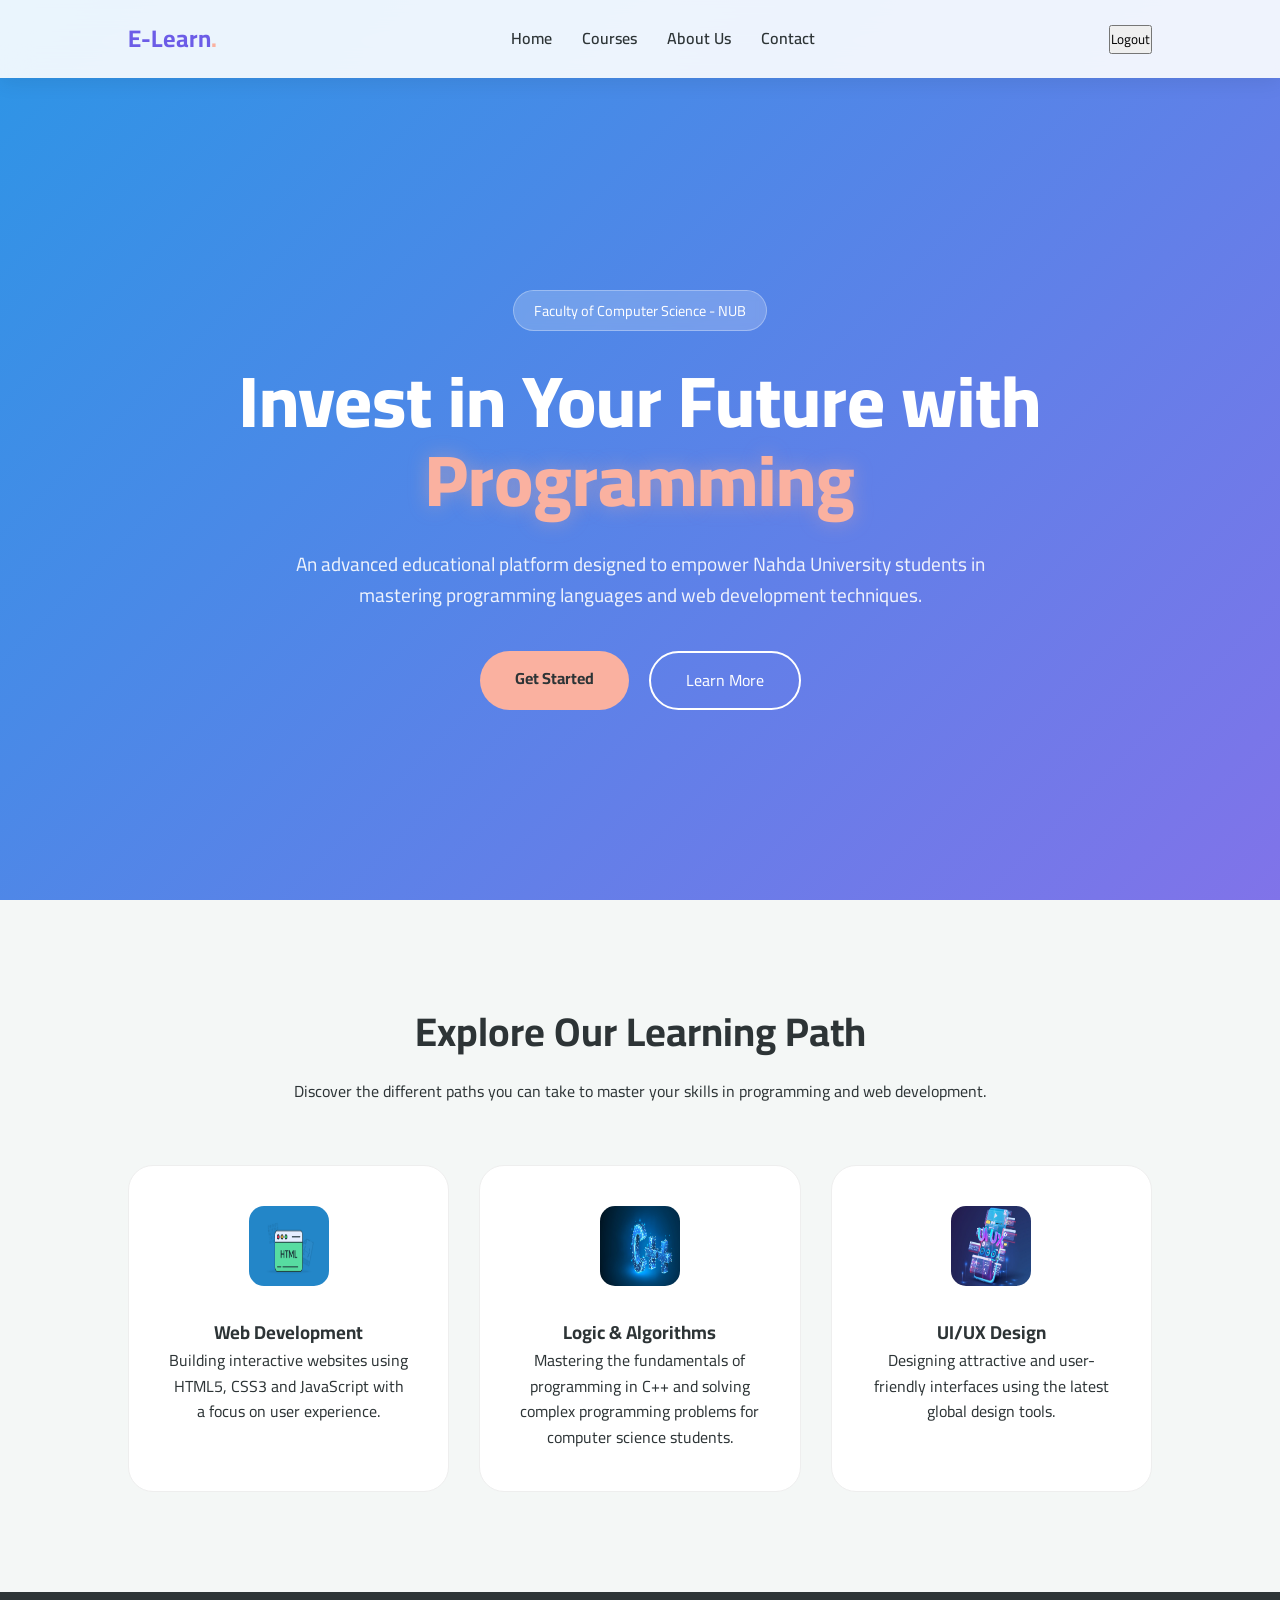
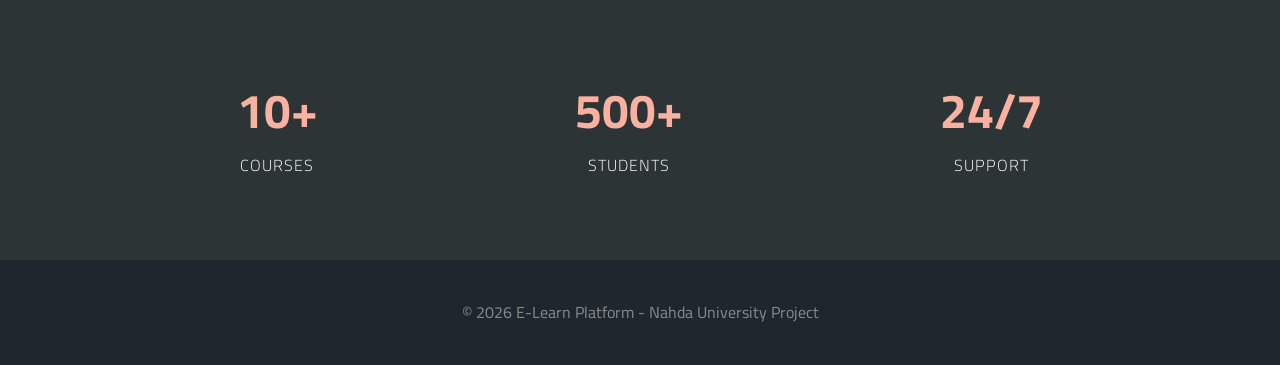
==== index.html @ 676d960f "Add files via upload" ====
<!DOCTYPE html>
<html lang="en" dir="ltr">
<head>
    <meta charset="UTF-8">
    <meta name="viewport" content="width=device-width, initial-scale=1.0">
    <title>E-Learn | Nahda University</title>
    <link rel="stylesheet" href="style.css">
    <link href="https://fonts.googleapis.com/css2?family=Cairo:wght@400;700&family=Poppins:wght@300;600&display=swap" rel="stylesheet">
</head>
<body>
    <header>
        <nav>
            <div class="logo">E-Learn<span>.</span></div>
            <ul class="nav-links">
                <li><a href="index.html">Home</a></li>
                <li><a href="courses.html">Courses</a></li>
                <li><a href="about.html">About Us</a></li>
                <li><a href="contact.html">Contact</a></li>
            </ul>
            <button class="btn-login" onclick="location.href='login.html'">Logout</button>
        </nav>
    </header>

    <section id="home" class="hero">
    <div class="hero-content">
        <span class="badge">Faculty of Computer Science - NUB</span>
        <h1>Invest in Your Future with <span>Programming</span></h1>
        <p>An advanced educational platform designed to empower Nahda University students in mastering programming languages and web development techniques.</p>
        <div class="hero-btns">
            <a href="courses.html" class="btn-main" style="text-decoration:none">Get Started</a>
            <a href="about.html" class="btn-outline">Learn More</a>
        </div>
    </div>
</section>

    <section class="features-section">
        <div class="section-header">
            <h2>Explore Our Learning Path</h2>
            <p>Discover the different paths you can take to master your skills in programming and web development.</p>
        </div>
        
        <div class="features-grid">
            <div class="feature-card">
                <div class="icon-box">
                    <img src="photo html.png" alt="Web Dev">
                </div>
                <h3>Web Development</h3>
                <p>Building interactive websites using HTML5, CSS3 and JavaScript with a focus on user experience.</p>
            </div>

            <div class="feature-card">
                <div class="icon-box">
                    <img src="Photo C++.jpg" alt="C++">
                </div>
                <h3>Logic & Algorithms</h3>
                <p>Mastering the fundamentals of programming in C++ and solving complex programming problems for computer science students.</p>
            </div>

            <div class="feature-card">
                <div class="icon-box">
                    <img src="UI UX Photo.jpg" alt="Design">
                </div>
                <h3>UI/UX Design</h3>
                <p>Designing attractive and user-friendly interfaces using the latest global design tools.</p>
            </div>
        </div>
    </section>

    <section class="stats-bar">
        <div class="stat"><h3>10+</h3><p>Courses</p></div>
        <div class="stat"><h3>500+</h3><p>Students</p></div>
        <div class="stat"><h3>24/7</h3><p>Support</p></div>
    </section>

    <footer>
        <p> <center>© 2026 E-Learn Platform - Nahda University Project</center></p>
    </footer>

    <script src="script.js"></script>
</body>
</html>
---- style.css ----
/* 1. الإعدادات العامة */
* { 
    margin: 0; 
    padding: 0; 
    box-sizing: border-box; 
    font-family: 'Cairo', sans-serif; 
}
html { scroll-behavior: smooth; }
body { background-color: #f4f7f6; color: #2d3436; overflow-x: hidden; line-height: 1.6; }

/* 2. الهيدر */
header {
    background: rgba(255, 255, 255, 0.9); 
    backdrop-filter: blur(15px); /* زيادة التغبيش لشكل أفخم */
    padding: 15px 10%; 
    position: fixed; 
    top: 0; /* ضمان التصاقه بالأعلى */
    width: 100%; 
    z-index: 1000; 
    box-shadow: 0 4px 20px rgba(0,0,0,0.08);
    transition: 0.4s all ease;
}
nav { display: flex; justify-content: space-between; align-items: center; }
.logo { font-size: 1.5rem; font-weight: 700; color: #6c5ce7; }
.logo span { color: #fab1a0; }
.nav-links { display: flex; list-style: none; gap: 30px; }
.nav-links a { 
    text-decoration: none; 
    color: #2d3436; 
    font-weight: 600; 
    transition: 0.3s;
    position: relative;
}
/* تأثير خط تحت اللينكات عند التمرير */
.nav-links a::after {
    content: ''; position: absolute; width: 0; height: 2px; bottom: -5px; left: 0;
    background: #6c5ce7; transition: 0.3s;
}
.nav-links a:hover::after { width: 100%; }

/* 3. واجهة الموقع (Hero) - إصلاح التداخل */
.hero {
    min-height: 100vh; /* تغيير من height لـ min-height */
    padding-top: 100px; /* مساحة للهيدر عشان الكلام ميبقاش تحته */
    background: linear-gradient(135deg, rgba(9, 132, 227, 0.85), rgba(108, 92, 231, 0.85)), 
                url('https://images.unsplash.com/photo-1517694712202-14dd9538aa97?q=80&w=2070') no-repeat center/cover;
    display: flex; align-items: center; justify-content: center; text-align: center; color: white;
    padding-left: 20px; padding-right: 20px;
}
.hero-content { 
    max-width: 900px; 
    display: flex; flex-direction: column; align-items: center; gap: 30px;
    animation: fadeInUp 1s ease;
}
.badge { 
    background: rgba(255, 255, 255, 0.2); 
    padding: 8px 20px; border-radius: 50px; font-size: 0.9rem;
    backdrop-filter: blur(5px); border: 1px solid rgba(255,255,255,0.3);
}
.hero-content h1 { font-size: clamp(2.5rem, 6vw, 4.5rem); line-height: 1.1; font-weight: 800; }
.hero-content h1 span { color: #fab1a0; text-shadow: 0 0 20px rgba(250, 177, 160, 0.4); }
.hero-content p { font-size: 1.2rem; opacity: 0.9; max-width: 700px; }
.hero-btns { display: flex; gap: 20px; margin-top: 10px; flex-wrap: wrap; justify-content: center; }

/* 4. قسم المميزات والشبكة */
.features-section { padding: 100px 10%; background: #f4f7f6; }
.section-header { text-align: center; margin-bottom: 60px; }
.section-header h2 { font-size: 2.5rem; margin-bottom: 15px; color: #2d3436; }

.features-grid { 
    display: grid; 
    grid-template-columns: repeat(auto-fit, minmax(300px, 1fr)); 
    gap: 30px; 
}
.feature-card {
    background: white; padding: 40px; border-radius: 25px; text-align: center;
    transition: 0.4s; border: 1px solid #eee;
}
.feature-card:hover { transform: translateY(-15px); box-shadow: 0 20px 40px rgba(0,0,0,0.06); }
.icon-box img { width: 80px; height: 80px; margin-bottom: 25px; border-radius: 15px; }

/* 5. شبكة الكورسات */
.courses-section { padding: 100px 10%; text-align: center; }
.courses-grid { 
    display: grid; 
    grid-template-columns: repeat(auto-fit, minmax(280px, 1fr)); 
    gap: 30px; margin-top: 40px;
}
.card {
    background: white; border-radius: 20px; padding: 20px; 
    box-shadow: 0 10px 20px rgba(0,0,0,0.05); transition: 0.3s;
    display: flex; flex-direction: column; height: 100%;
}
.card:hover { transform: translateY(-10px); box-shadow: 0 15px 30px rgba(0,0,0,0.1); }
.card img { width: 100%; height: 200px; object-fit: cover; border-radius: 15px; margin-bottom: 15px; }

/* 6. الأزرار */
.btn-main, .btn-submit {
    padding: 15px 35px; background: #fab1a0; color: #2d3436; 
    border: none; border-radius: 50px; font-weight: bold; cursor: pointer; transition: 0.3s;
    text-decoration: none; display: inline-block;
}
.btn-main:hover { background: #6c5ce7; color: white; transform: translateY(-3px); box-shadow: 0 10px 20px rgba(108, 92, 231, 0.3); }

.btn-outline {
    padding: 15px 35px; border: 2px solid white; color: white; 
    border-radius: 50px; text-decoration: none; transition: 0.3s; display: inline-block;
}
.btn-outline:hover { background: white; color: #6c5ce7; font-weight: bold; }

/* 7. الإحصائيات (Stats) */
.stats-bar {
    display: flex; justify-content: space-around; padding: 80px 10%; 
    background: #2d3436; color: white; flex-wrap: wrap; gap: 40px;
}
.stat { text-align: center; }
.stat h3 { color: #fab1a0; font-size: 3rem; margin-bottom: 5px; }
.stat p { font-weight: 300; letter-spacing: 1px; text-transform: uppercase; }

/* 8. الفوتر */
footer {
    background: #1e272e; color: #888; padding: 40px 10%; text-align: center;
    border-top: 1px solid #333;
}

/* 9. Animations */
@keyframes fadeInUp {
    from { opacity: 0; transform: translateY(40px); }
    to { opacity: 1; transform: translateY(0); }
}

/* Responsive */
@media (max-width: 768px) {
    .nav-links { display: none; } /* يفضل عمل منيو للموبايل لاحقاً */
    .hero-content h1 { font-size: 2.5rem; }
    .stats-bar { flex-direction: column; }
}
/* 10. تنسيقات صفحة التواصل (Contact Us) */

/* الحاوية الرئيسية للقسم */
.contact-section {
    padding: 120px 10% 80px;
    background: #f4f7f6;
    min-height: 100vh;
}

/* الكارت الكبير اللي شايل الفورم والمعلومات */
.contact-container {
    display: flex;
    max-width: 1100px;
    margin: 0 auto;
    background: white;
    border-radius: 30px;
    overflow: hidden;
    box-shadow: 0 25px 50px rgba(0,0,0,0.1);
    animation: fadeInUp 0.8s ease;
}

/* الجزء الأيسر: معلومات التواصل */
.contact-info {
    flex: 1;
    background: linear-gradient(135deg, #6c5ce7, #0984e3);
    color: white;
    padding: 60px 40px;
    display: flex;
    flex-direction: column;
    gap: 30px;
}

.contact-info h2 {
    font-size: 2.2rem;
    margin-bottom: 10px;
}

.contact-info p {
    opacity: 0.9;
    font-size: 1.1rem;
    line-height: 1.8;
}

.info-item {
    display: flex;
    align-items: center;
    gap: 15px;
    margin-top: 20px;
}

.info-item i {
    font-size: 1.5rem;
    color: #fab1a0;
}

/* الجزء الأيمن: الفورم */
.contact-form-wrapper {
    flex: 1.5;
    padding: 60px;
    background: white;
}

.contact-form-wrapper h3 {
    font-size: 1.8rem;
    color: #2d3436;
    margin-bottom: 30px;
}

/* تنسيق المدخلات (Inputs) */
.input-group {
    margin-bottom: 25px;
    position: relative;
}

.input-group label {
    display: block;
    margin-bottom: 8px;
    font-weight: 600;
    color: #636e72;
}

.input-group input, 
.input-group textarea {
    width: 100%;
    padding: 15px 20px;
    border: 2px solid #f1f1f1;
    border-radius: 15px;
    outline: none;
    font-size: 1rem;
    transition: 0.3s;
    background: #fdfdfd;
}

.input-group input:focus, 
.input-group textarea:focus {
    border-color: #6c5ce7;
    background: white;
    box-shadow: 0 5px 15px rgba(108, 92, 231, 0.1);
}

/* زر الإرسال */
.btn-submit {
    width: 100%;
    padding: 18px;
    background: #6c5ce7;
    color: white;
    border: none;
    border-radius: 15px;
    font-size: 1.1rem;
    font-weight: 700;
    cursor: pointer;
    transition: 0.3s;
}

.btn-submit:hover {
    background: #0984e3;
    transform: translateY(-3px);
    box-shadow: 0 10px 20px rgba(9, 132, 227, 0.2);
}

/* تحسين العرض على الموبايل */
@media (max-width: 900px) {
    .contact-container {
        flex-direction: column;
    }
    .contact-info, .contact-form-wrapper {
        padding: 40px 30px;
    }
}
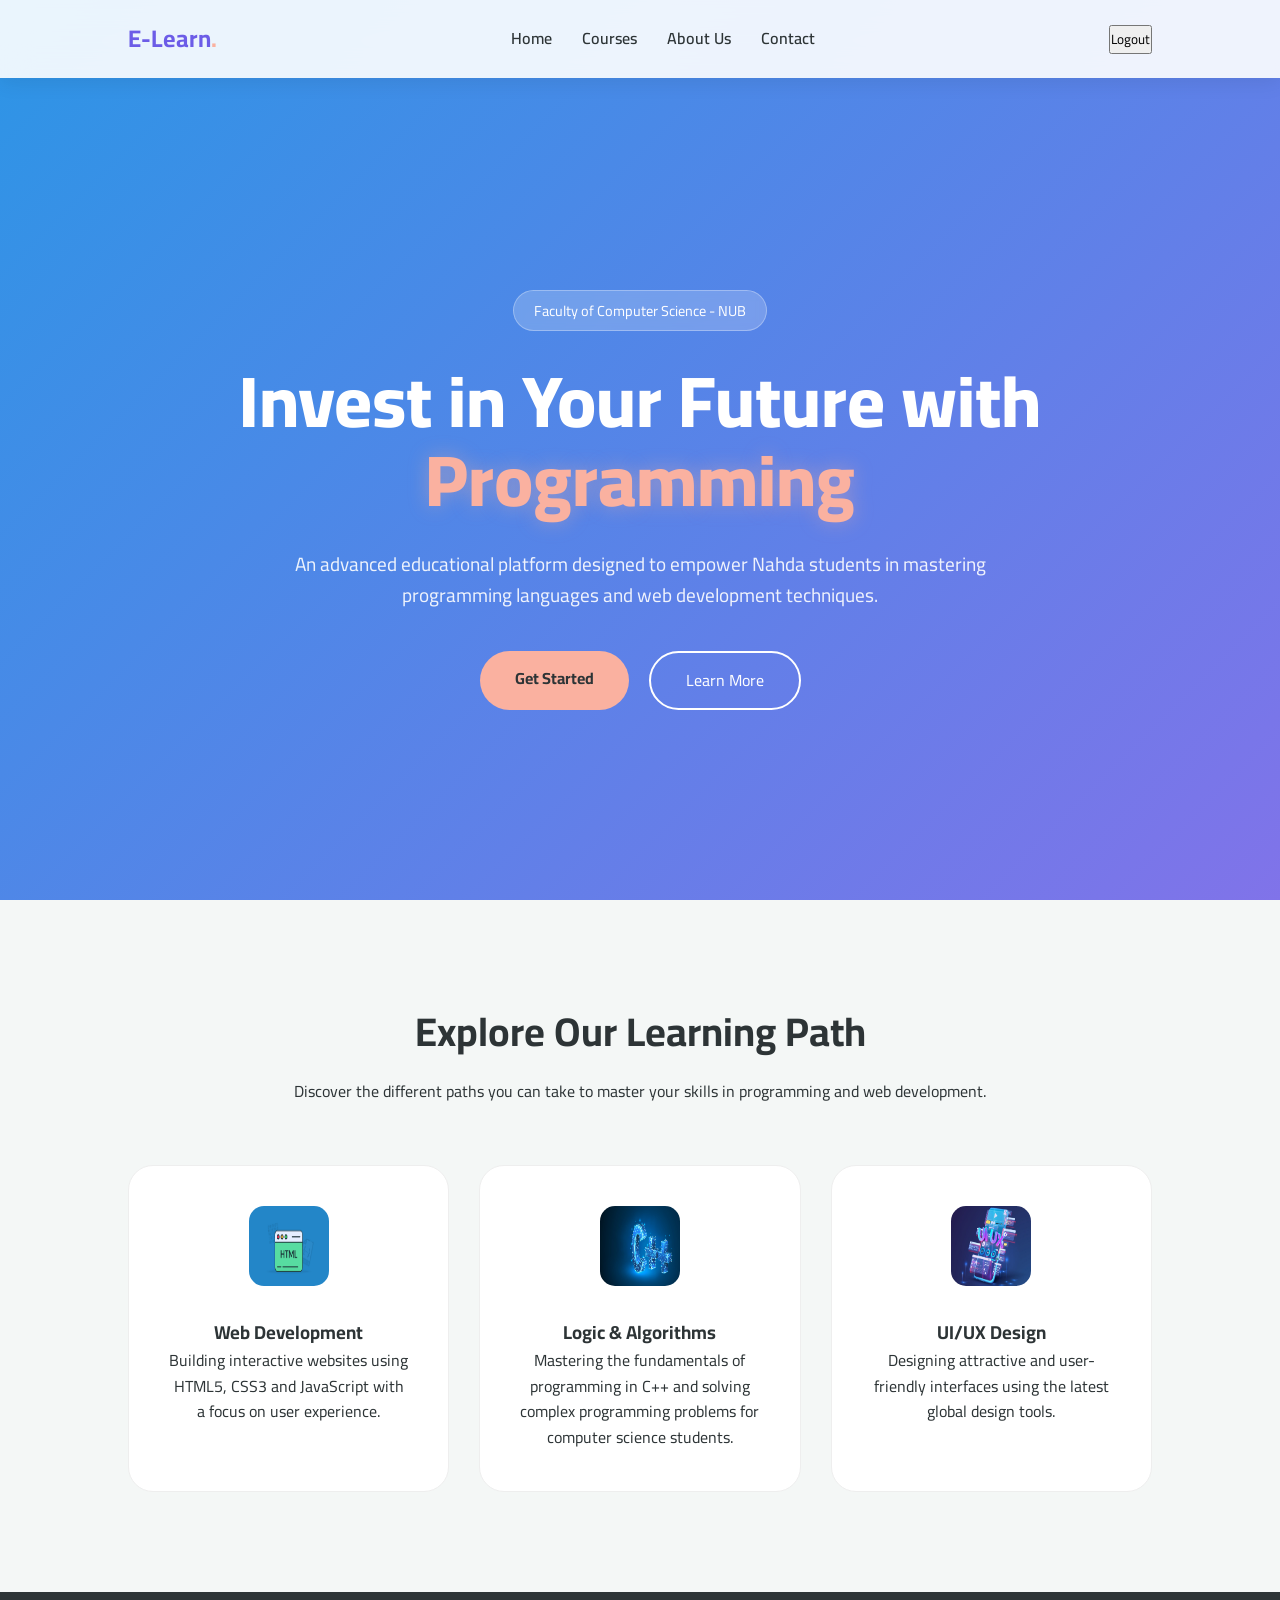
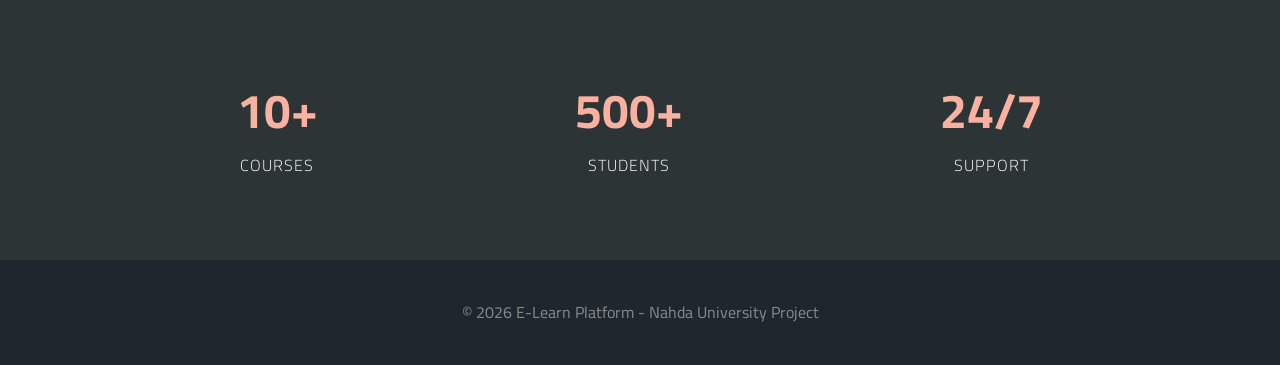
==== commit 3170b114: "Revise index.html for improved content and layout Updated the title and content for the E-Learn plat" ====
--- a/index.html
+++ b/index.html
@@ -3,7 +3,7 @@
 <head>
     <meta charset="UTF-8">
     <meta name="viewport" content="width=device-width, initial-scale=1.0">
-    <title>E-Learn | Nahda University</title>
+    <title>E-Learn</title>
     <link rel="stylesheet" href="style.css">
     <link href="https://fonts.googleapis.com/css2?family=Cairo:wght@400;700&family=Poppins:wght@300;600&display=swap" rel="stylesheet">
 </head>
@@ -25,7 +25,7 @@
     <div class="hero-content">
         <span class="badge">Faculty of Computer Science - NUB</span>
         <h1>Invest in Your Future with <span>Programming</span></h1>
-        <p>An advanced educational platform designed to empower Nahda University students in mastering programming languages and web development techniques.</p>
+        <p>An advanced educational platform designed to empower Nahda students in mastering programming languages and web development techniques.</p>
         <div class="hero-btns">
             <a href="courses.html" class="btn-main" style="text-decoration:none">Get Started</a>
             <a href="about.html" class="btn-outline">Learn More</a>
@@ -78,4 +78,4 @@
 
     <script src="script.js"></script>
 </body>
-</html>+</html>
